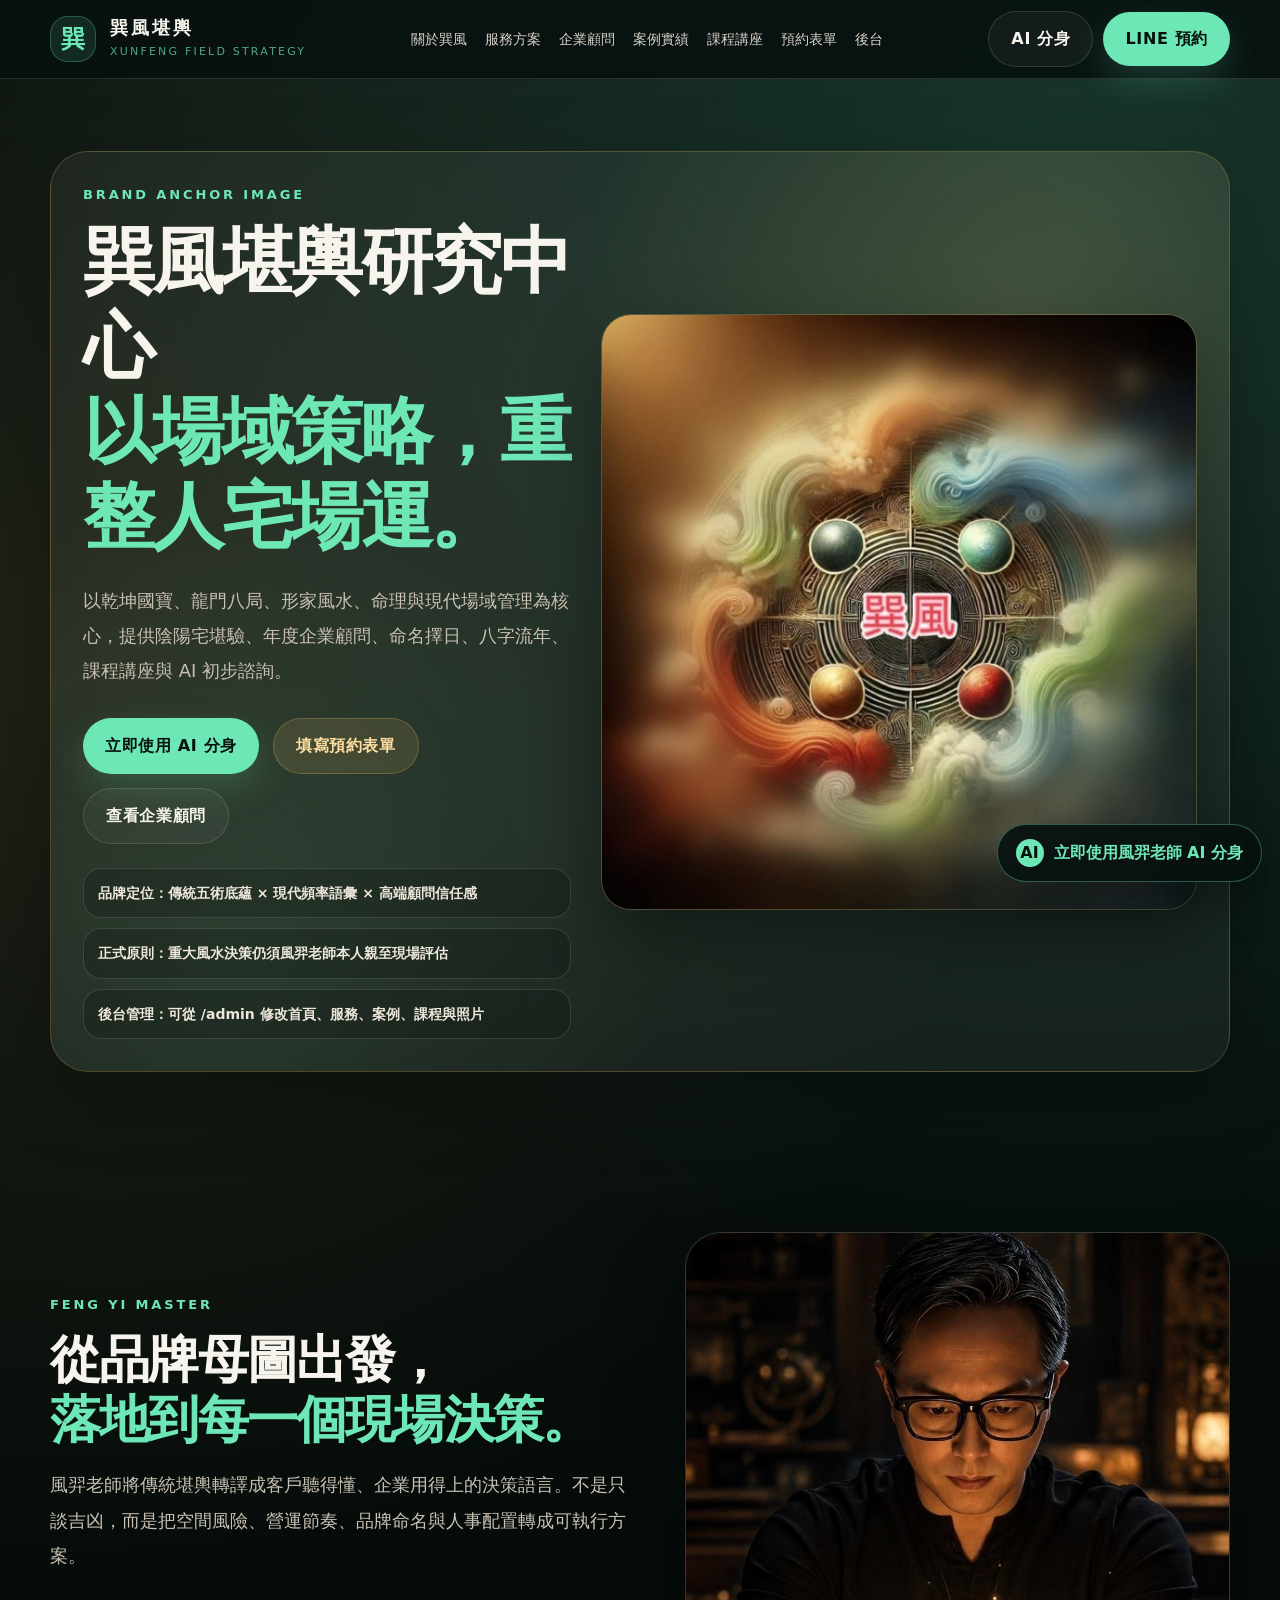
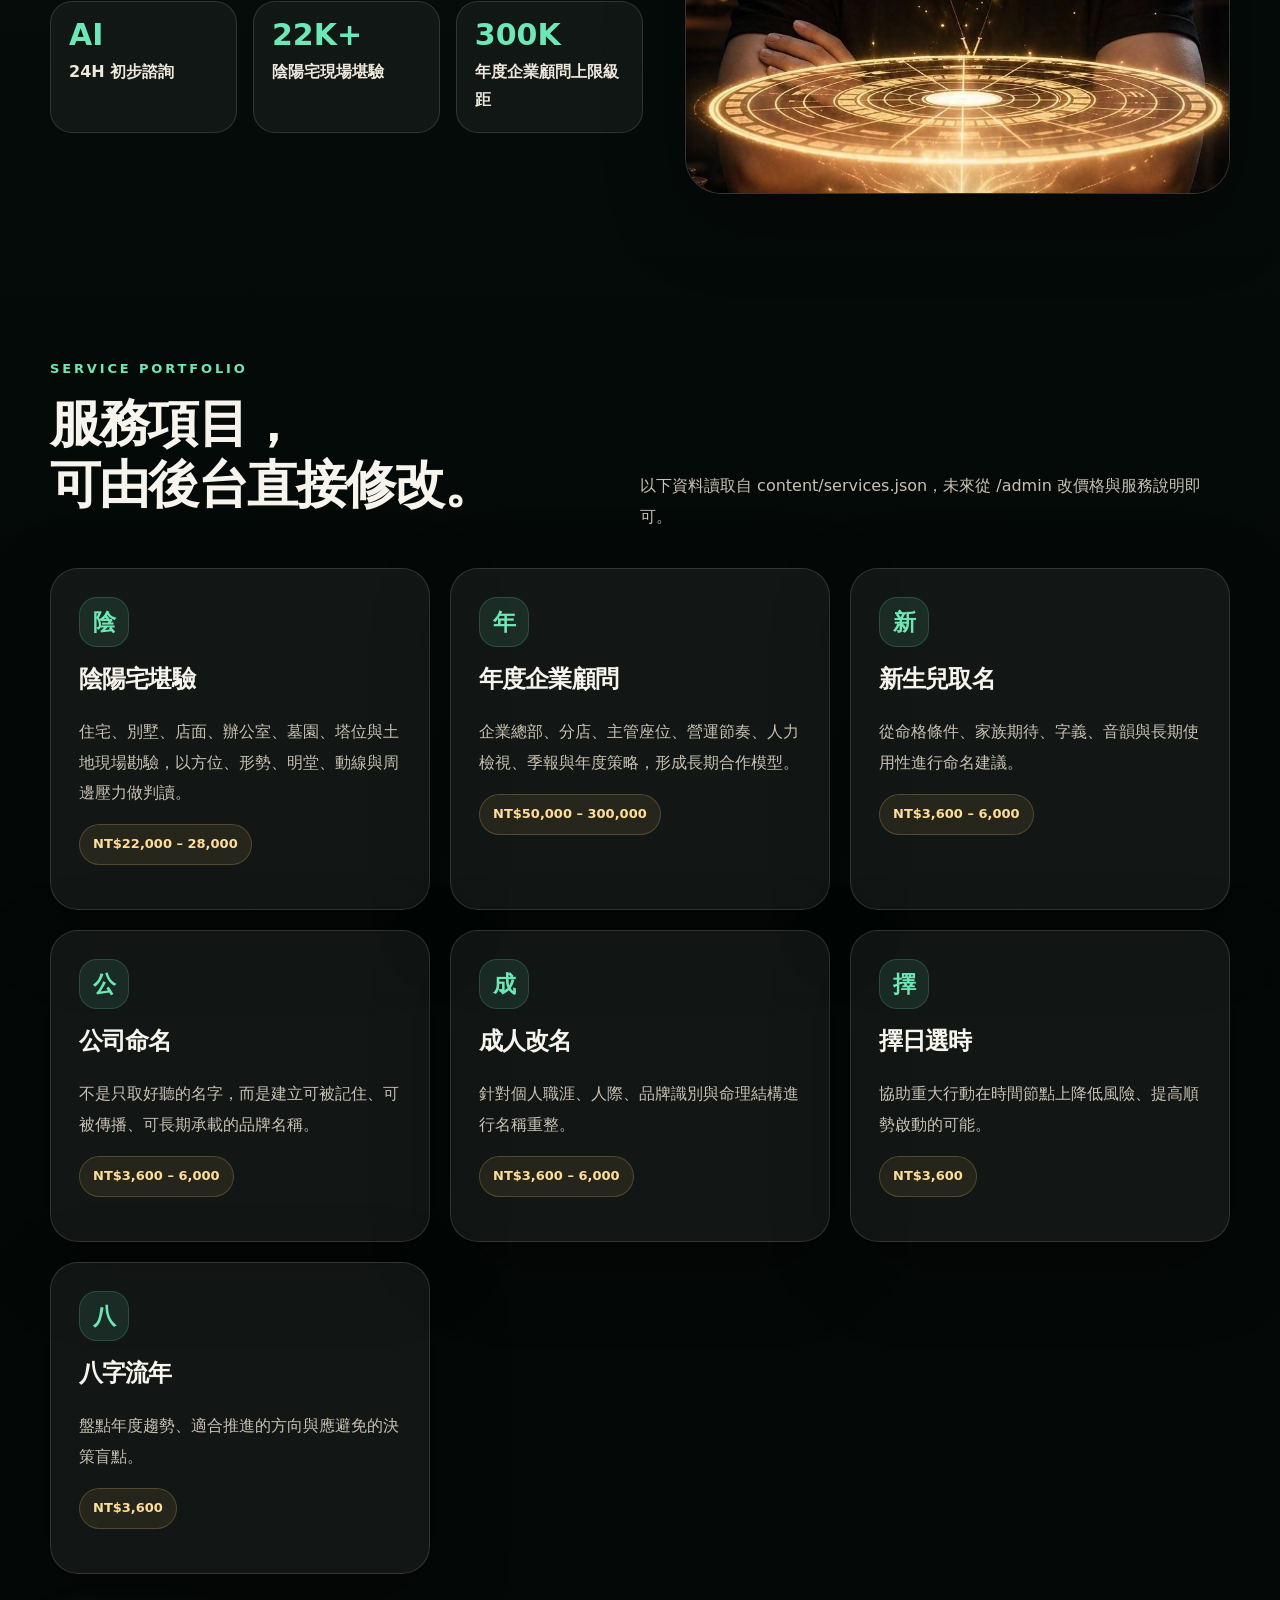
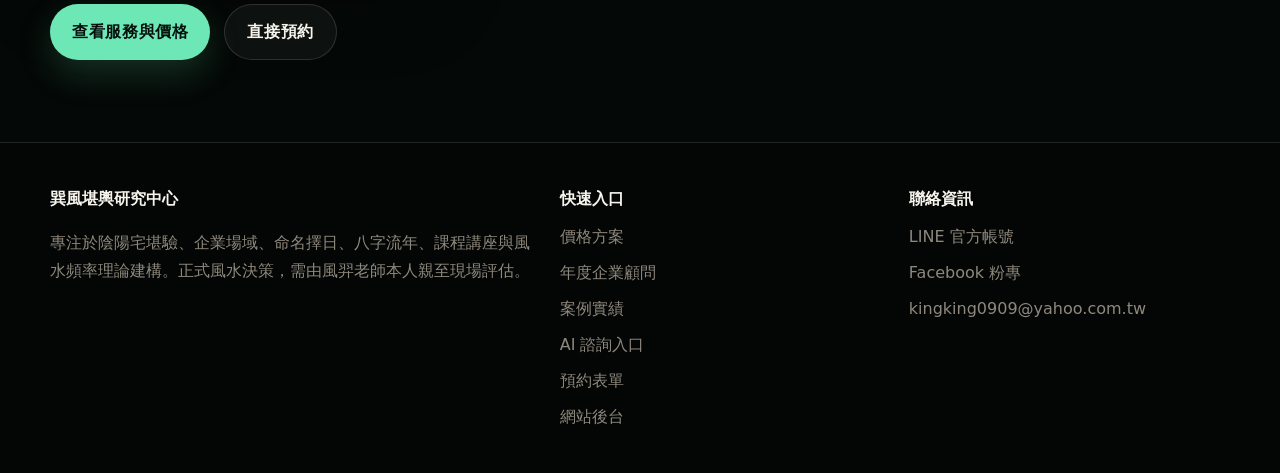
==== index.html @ 8efd6888 "Add files via upload" ====
<!DOCTYPE html>
<html lang="zh-Hant">
<head>
  <meta charset="UTF-8" />
  <meta name="viewport" content="width=device-width, initial-scale=1.0" />
  <title>巽風堪輿研究中心｜後台管理版</title>
  <meta name="description" content="巽風堪輿研究中心後台管理版首頁。" />
  <link rel="stylesheet" href="css/style.css" />
</head>
<body>

<header class="topbar">
  <div class="wrap nav">
    <a class="brand" href="index.html" aria-label="巽風堪輿研究中心">
      <div class="brand-mark">巽</div>
      <div>
        <div class="brand-title" data-site="shortBrand">巽風堪輿</div>
        <div class="brand-sub" data-site="subBrand">XUNFENG FIELD STRATEGY</div>
      </div>
    </a>

    <nav class="nav-links" aria-label="主選單">
      <a href="about.html">關於巽風</a>
      <a href="services.html">服務方案</a>
      <a href="enterprise.html">企業顧問</a>
      <a href="cases.html">案例實績</a>
      <a href="courses.html">課程講座</a>
      <a href="booking.html">預約表單</a>
      <a href="admin/">後台</a>
    </nav>

    <div class="nav-actions">
      <a class="btn btn-ghost" data-link="ai" href="https://chatgpt.com/g/g-683d6cacf5648191ade78d93c3aec7ac-feng-yi-lao-shi-xun-feng-xue-shu-kan-yu" target="_blank" rel="noreferrer">AI 分身</a>
      <a class="btn btn-primary" data-link="line" href="https://lin.ee/W88wwDB" target="_blank" rel="noreferrer">LINE 預約</a>
    </div>
  </div>
</header>

<main>

<section class="hero">
  <div class="wrap">
    <div class="brand-anchor">
      <div>
        <div class="tag">BRAND ANCHOR IMAGE</div>
        <h1><span data-site="heroTitle">巽風堪輿研究中心</span><span class="accent" data-site="heroAccent">以場域策略，重整人宅場運。</span></h1>
        <p class="lead" data-site="heroLead">以乾坤國寶、龍門八局、形家風水、命理與現代場域管理為核心，提供陰陽宅堪驗、年度企業顧問、命名擇日、八字流年、課程講座與 AI 初步諮詢。</p>
        <div class="hero-actions">
          <a class="btn btn-primary" data-link="ai" href="#" target="_blank" rel="noreferrer">立即使用 AI 分身</a>
          <a class="btn btn-gold" href="booking.html">填寫預約表單</a>
          <a class="btn btn-ghost" href="enterprise.html">查看企業顧問</a>
        </div>
        <div class="brand-points">
          <div>品牌定位：傳統五術底蘊 × 現代頻率語彙 × 高端顧問信任感</div>
          <div>正式原則：重大風水決策仍須風羿老師本人親至現場評估</div>
          <div>後台管理：可從 /admin 修改首頁、服務、案例、課程與照片</div>
        </div>
      </div>
      <img data-image="brandAnchor" src="assets/brand-anchor.jpg" alt="巽風堪輿研究中心品牌主視覺鎮山母圖" />
    </div>
  </div>
</section>

<section>
  <div class="wrap hero-grid">
    <div>
      <div class="tag">FENG YI MASTER</div>
      <h2>從品牌母圖出發，<span class="accent">落地到每一個現場決策。</span></h2>
      <p class="lead">風羿老師將傳統堪輿轉譯成客戶聽得懂、企業用得上的決策語言。不是只談吉凶，而是把空間風險、營運節奏、品牌命名與人事配置轉成可執行方案。</p>
      <div class="kpi-grid">
        <div class="kpi"><strong>AI</strong><span>24H 初步諮詢</span></div>
        <div class="kpi"><strong>22K+</strong><span>陰陽宅現場堪驗</span></div>
        <div class="kpi"><strong>300K</strong><span>年度企業顧問上限級距</span></div>
      </div>
    </div>
    <div class="hero-photo">
      <img data-image="fengyi" src="assets/fengyi-hero.jpg" alt="風羿老師主視覺形象照" />
    </div>
  </div>
</section>

<section>
  <div class="wrap">
    <div class="section-head">
      <div><div class="tag">SERVICE PORTFOLIO</div><h2>服務項目，<br>可由後台直接修改。</h2></div>
      <p class="section-desc">以下資料讀取自 content/services.json，未來從 /admin 改價格與服務說明即可。</p>
    </div>
    <div class="grid-3" id="cmsServices"></div>
    <div class="actions">
      <a class="btn btn-primary" href="services.html">查看服務與價格</a>
      <a class="btn btn-ghost" href="booking.html">直接預約</a>
    </div>
  </div>
</section>

</main>

<footer class="footer">
  <div class="wrap footer-grid">
    <div>
      <h4 data-site="brand">巽風堪輿研究中心</h4>
      <p>專注於陰陽宅堪驗、企業場域、命名擇日、八字流年、課程講座與風水頻率理論建構。正式風水決策，需由風羿老師本人親至現場評估。</p>
    </div>
    <div>
      <h4>快速入口</h4>
      <div class="footer-list">
        <a href="services.html">價格方案</a>
        <a href="enterprise.html">年度企業顧問</a>
        <a href="cases.html">案例實績</a>
        <a data-link="ai" href="https://chatgpt.com/g/g-683d6cacf5648191ade78d93c3aec7ac-feng-yi-lao-shi-xun-feng-xue-shu-kan-yu" target="_blank" rel="noreferrer">AI 諮詢入口</a>
        <a href="booking.html">預約表單</a>
        <a href="admin/">網站後台</a>
      </div>
    </div>
    <div>
      <h4>聯絡資訊</h4>
      <div class="footer-list">
        <a data-link="line" href="https://lin.ee/W88wwDB" target="_blank" rel="noreferrer">LINE 官方帳號</a>
        <a data-link="facebook" href="https://www.facebook.com/share/1CCqvG15fD/" target="_blank" rel="noreferrer">Facebook 粉專</a>
        <a data-link="email" href="mailto:kingking0909@yahoo.com.tw" data-site="email">kingking0909@yahoo.com.tw</a>
      </div>
    </div>
  </div>
</footer>

<a class="floating-ai" data-link="ai" href="https://chatgpt.com/g/g-683d6cacf5648191ade78d93c3aec7ac-feng-yi-lao-shi-xun-feng-xue-shu-kan-yu" target="_blank" rel="noreferrer" aria-label="立即使用風羿老師 AI 分身">
  <span>AI</span><span>立即使用風羿老師 AI 分身</span>
</a>

<div class="mobile-dock" aria-label="手機快速操作列">
  <a class="dock-ai" data-link="ai" href="https://chatgpt.com/g/g-683d6cacf5648191ade78d93c3aec7ac-feng-yi-lao-shi-xun-feng-xue-shu-kan-yu" target="_blank" rel="noreferrer">AI 分身</a>
  <a class="dock-line" data-link="line" href="https://lin.ee/W88wwDB" target="_blank" rel="noreferrer">LINE 預約</a>
  <a class="dock-booking" href="booking.html">填表預約</a>
</div>

<script src="js/cms-render.js"></script>
</body>
</html>
---- css/style.css ----
:root {
  --bg: #07110f;
  --bg2: #0d1b17;
  --card: rgba(255,255,255,.06);
  --card2: rgba(255,255,255,.09);
  --line: rgba(255,255,255,.13);
  --text: #f7f4ed;
  --muted: #c9c1b3;
  --muted2: #8f887d;
  --gold: #d8b15f;
  --green: #6ee7b7;
  --green2: #0f3f35;
  --red: #b4533a;
  --shadow: 0 24px 80px rgba(0,0,0,.30);
  --radius: 28px;
  --max: 1180px;
}

* { box-sizing: border-box; }
html { scroll-behavior: smooth; }
body {
  margin: 0;
  font-family: "Noto Sans TC", "Microsoft JhengHei", system-ui, -apple-system, BlinkMacSystemFont, "Segoe UI", sans-serif;
  background:
    radial-gradient(circle at 84% 6%, rgba(110,231,183,.18), transparent 30%),
    radial-gradient(circle at 8% 18%, rgba(216,177,95,.12), transparent 28%),
    linear-gradient(180deg, var(--bg), #040806 72%);
  color: var(--text);
  line-height: 1.75;
}
a { color: inherit; text-decoration: none; }
img { max-width: 100%; display: block; }

.wrap { width: min(var(--max), calc(100% - 40px)); margin: 0 auto; }

.topbar {
  position: sticky;
  top: 0;
  z-index: 50;
  border-bottom: 1px solid var(--line);
  background: rgba(7,17,15,.88);
  backdrop-filter: blur(18px);
}
.nav {
  min-height: 78px;
  display: flex;
  align-items: center;
  justify-content: space-between;
  gap: 22px;
}
.brand {
  display: flex;
  align-items: center;
  gap: 14px;
  min-width: 230px;
}
.brand-mark {
  width: 46px; height: 46px;
  border-radius: 18px;
  display: grid; place-items: center;
  background: rgba(110,231,183,.12);
  border: 1px solid rgba(110,231,183,.26);
  color: var(--green);
  font-size: 24px;
  font-weight: 900;
}
.brand-title { font-size: 18px; font-weight: 900; letter-spacing: .16em; line-height: 1.2; }
.brand-sub { margin-top: 3px; color: rgba(110,231,183,.7); font-size: 11px; letter-spacing: .20em; }
.nav-links {
  display: flex;
  align-items: center;
  gap: 18px;
  color: #d8d2c7;
  font-size: 14px;
  white-space: nowrap;
}
.nav-links a:hover { color: var(--green); }
.nav-actions { display: flex; gap: 10px; align-items: center; }

.btn {
  display: inline-flex;
  align-items: center;
  justify-content: center;
  gap: 9px;
  border: 0;
  cursor: pointer;
  border-radius: 999px;
  padding: 13px 22px;
  font-weight: 900;
  letter-spacing: .04em;
  transition: .22s ease;
  text-align: center;
  font-family: inherit;
}
.btn-primary {
  background: var(--green);
  color: #06110e;
  box-shadow: 0 14px 35px rgba(110,231,183,.18);
}
.btn-primary:hover { transform: translateY(-2px); background: #9bf3ce; }
.btn-ghost {
  background: rgba(255,255,255,.045);
  color: var(--text);
  border: 1px solid var(--line);
}
.btn-ghost:hover { border-color: rgba(110,231,183,.45); background: rgba(255,255,255,.08); }
.btn-gold {
  background: rgba(216,177,95,.14);
  border: 1px solid rgba(216,177,95,.28);
  color: #ffdfa0;
}
.btn-gold:hover { background: rgba(216,177,95,.20); transform: translateY(-2px); }

section { padding: 82px 0; }
.hero {
  padding: 72px 0 78px;
}
.hero-grid {
  display: grid;
  grid-template-columns: 1fr .92fr;
  gap: 42px;
  align-items: center;
}
.eyebrow, .tag {
  color: var(--green);
  font-size: 13px;
  font-weight: 900;
  letter-spacing: .22em;
  margin-bottom: 12px;
  text-transform: uppercase;
}
h1, h2, h3 { margin-top: 0; line-height: 1.18; letter-spacing: -.035em; }
h1 { font-size: clamp(40px, 6vw, 72px); margin-bottom: 24px; }
h2 { font-size: clamp(31px, 4vw, 52px); margin-bottom: 18px; }
h3 { font-size: 24px; }
.accent { color: var(--green); display: block; }
.gold { color: var(--gold); }
.lead {
  font-size: 18px;
  color: var(--muted);
  max-width: 760px;
  line-height: 1.95;
}
.hero-actions, .actions {
  display: flex;
  flex-wrap: wrap;
  gap: 14px;
  margin-top: 30px;
}
.card, .panel {
  border: 1px solid var(--line);
  background: var(--card);
  border-radius: var(--radius);
  padding: 28px;
  box-shadow: var(--shadow);
}
.card p, .panel p, .section-desc { color: var(--muted); line-height: 1.9; }
.section-head {
  display: flex;
  align-items: end;
  justify-content: space-between;
  gap: 32px;
  margin-bottom: 36px;
}
.section-desc { max-width: 590px; margin: 0; }

.brand-anchor {
  display: grid;
  grid-template-columns: .9fr 1.1fr;
  gap: 30px;
  align-items: center;
  border: 1px solid rgba(216,177,95,.26);
  background:
    radial-gradient(circle at 82% 20%, rgba(216,177,95,.18), transparent 36%),
    radial-gradient(circle at 16% 85%, rgba(110,231,183,.12), transparent 34%),
    rgba(255,255,255,.052);
  border-radius: 38px;
  padding: 32px;
  box-shadow: 0 24px 75px rgba(0,0,0,.28);
}
.brand-anchor img {
  border-radius: 30px;
  border: 1px solid rgba(216,177,95,.26);
  box-shadow: 0 24px 65px rgba(0,0,0,.34);
}
.brand-points {
  display: grid;
  gap: 10px;
  margin-top: 24px;
}
.brand-points div {
  border: 1px solid var(--line);
  background: rgba(0,0,0,.18);
  border-radius: 18px;
  padding: 12px 14px;
  color: #eee7db;
  font-size: 14px;
  font-weight: 700;
}

.hero-photo {
  border-radius: 36px;
  overflow: hidden;
  border: 1px solid var(--line);
  background: rgba(255,255,255,.06);
  box-shadow: var(--shadow);
}
.hero-photo img {
  width: 100%;
  height: 560px;
  object-fit: cover;
}

.grid-2 { display: grid; grid-template-columns: repeat(2, 1fr); gap: 24px; }
.grid-3 { display: grid; grid-template-columns: repeat(3, 1fr); gap: 20px; }
.grid-4 { display: grid; grid-template-columns: repeat(4, 1fr); gap: 18px; }
.grid-5 { display: grid; grid-template-columns: repeat(5, 1fr); gap: 16px; }

.kpi-grid { display: grid; grid-template-columns: repeat(3, 1fr); gap: 16px; margin-top: 28px; }
.kpi {
  border: 1px solid var(--line);
  background: rgba(255,255,255,.05);
  border-radius: 22px;
  padding: 18px;
}
.kpi strong { display: block; color: var(--green); font-size: 30px; line-height: 1; margin-bottom: 8px; }
.kpi span { color: #eee7db; font-weight: 800; }

.icon {
  width: 50px;
  height: 50px;
  border-radius: 18px;
  display: grid;
  place-items: center;
  background: rgba(110,231,183,.10);
  color: var(--green);
  border: 1px solid rgba(110,231,183,.18);
  font-size: 23px;
  margin-bottom: 18px;
  font-weight: 900;
}

.price-card {
  border: 1px solid rgba(216,177,95,.24);
  background: rgba(255,255,255,.055);
  border-radius: 30px;
  padding: 28px;
  box-shadow: 0 22px 70px rgba(0,0,0,.22);
}
.price-tag {
  display: inline-flex;
  width: fit-content;
  padding: 8px 13px;
  border-radius: 999px;
  background: rgba(216,177,95,.10);
  border: 1px solid rgba(216,177,95,.25);
  color: #ffde98;
  font-size: 13px;
  font-weight: 800;
  margin-bottom: 16px;
}
.price-range {
  font-size: clamp(28px, 4vw, 42px);
  font-weight: 900;
  color: var(--text);
  line-height: 1.1;
  margin: 12px 0;
}
.price-note { color: var(--muted2); font-size: 14px; }
.price-line {
  display: flex;
  justify-content: space-between;
  gap: 20px;
  padding: 15px 0;
  border-top: 1px solid var(--line);
}
.price-line:first-child { border-top: 0; }
.price-line span:last-child { color: #ffebb7; font-weight: 900; white-space: nowrap; }

.photo-track, .case-track {
  display: grid;
  grid-auto-flow: column;
  grid-auto-columns: minmax(310px, 420px);
  gap: 18px;
  overflow-x: auto;
  scroll-snap-type: x proximity;
  overscroll-behavior-x: contain;
  touch-action: pan-y;
  padding: 4px 4px 18px;
}
.photo-card, .case-card {
  scroll-snap-align: start;
  border: 1px solid var(--line);
  background: rgba(255,255,255,.05);
  border-radius: 30px;
  overflow: hidden;
  box-shadow: 0 20px 55px rgba(0,0,0,.18);
}
.photo-card img {
  height: 320px;
  width: 100%;
  object-fit: cover;
}
.photo-caption, .case-card { padding: 22px; }
.photo-caption strong { display: block; font-size: 18px; margin-bottom: 8px; }
.photo-caption span { color: var(--muted); font-size: 14px; line-height: 1.75; }
.case-tag {
  width: fit-content;
  padding: 6px 12px;
  border-radius: 999px;
  border: 1px solid rgba(110,231,183,.25);
  background: rgba(110,231,183,.08);
  color: var(--green);
  font-size: 13px;
  font-weight: 900;
  margin-bottom: 16px;
}
.carousel-toolbar {
  display: flex;
  justify-content: center;
  align-items: center;
  gap: 12px;
  margin: 8px 0 22px;
  flex-wrap: wrap;
}
.carousel-btn {
  border: 1px solid var(--line);
  background: rgba(255,255,255,.05);
  color: var(--text);
  border-radius: 999px;
  padding: 10px 16px;
  font-weight: 900;
  cursor: pointer;
}
.carousel-status { color: var(--muted); font-size: 14px; font-weight: 700; }

.form-panel {
  border: 1px solid var(--line);
  background: rgba(255,255,255,.055);
  border-radius: 30px;
  padding: 28px;
  box-shadow: var(--shadow);
}
.booking-form {
  display: grid;
  gap: 14px;
}
.form-grid {
  display: grid;
  grid-template-columns: repeat(2, 1fr);
  gap: 14px;
}
.booking-form label {
  display: grid;
  gap: 8px;
  font-size: 14px;
  color: #e7e1d6;
  font-weight: 800;
}
.booking-form input,
.booking-form select,
.booking-form textarea {
  width: 100%;
  border-radius: 16px;
  border: 1px solid var(--line);
  background: rgba(255,255,255,.05);
  color: var(--text);
  padding: 14px 16px;
  font: inherit;
}
.booking-form textarea { min-height: 140px; resize: vertical; }
.booking-form input::placeholder, .booking-form textarea::placeholder { color: #90897d; }
.booking-preview {
  margin-top: 8px;
  padding: 16px;
  border-radius: 18px;
  border: 1px dashed rgba(216,177,95,.28);
  background: rgba(216,177,95,.06);
  color: #f1e6c6;
  white-space: pre-wrap;
  min-height: 128px;
}

.process-list {
  display: grid;
  gap: 14px;
  margin-top: 20px;
}
.process-item {
  display: grid;
  grid-template-columns: 42px 1fr;
  gap: 14px;
  align-items: start;
  padding: 14px;
  border-radius: 18px;
  border: 1px solid var(--line);
  background: rgba(255,255,255,.03);
}
.num {
  width: 42px;
  height: 42px;
  border-radius: 14px;
  display: grid;
  place-items: center;
  background: rgba(110,231,183,.1);
  color: var(--green);
  font-weight: 900;
}

.floating-ai {
  position: fixed;
  right: 18px;
  bottom: 18px;
  z-index: 30;
  display: flex;
  align-items: center;
  gap: 10px;
  padding: 14px 18px;
  border-radius: 999px;
  border: 1px solid rgba(110,231,183,.35);
  background: rgba(7,17,15,.92);
  color: var(--green);
  font-weight: 900;
  box-shadow: 0 18px 45px rgba(0,0,0,.35);
  backdrop-filter: blur(14px);
}
.floating-ai span:first-child {
  display: grid;
  place-items: center;
  width: 28px; height: 28px;
  border-radius: 50%;
  background: var(--green);
  color: #06110e;
}
.mobile-dock {
  position: fixed;
  left: 12px;
  right: 12px;
  bottom: 12px;
  z-index: 45;
  display: none;
  grid-template-columns: repeat(3, 1fr);
  gap: 10px;
  padding: 10px;
  border-radius: 20px;
  border: 1px solid rgba(255,255,255,.12);
  background: rgba(7,17,15,.92);
  backdrop-filter: blur(20px);
  box-shadow: 0 16px 40px rgba(0,0,0,.42);
}
.mobile-dock a {
  min-height: 48px;
  display: grid;
  place-items: center;
  border-radius: 14px;
  text-align: center;
  font-size: 13px;
  font-weight: 900;
}
.dock-ai { background: rgba(110,231,183,.14); color: #d7fff0; }
.dock-line { background: rgba(255,255,255,.07); border: 1px solid var(--line); }
.dock-booking { background: var(--green); color: #03100d; }

.footer {
  border-top: 1px solid var(--line);
  background: rgba(0,0,0,.25);
  padding: 42px 0;
  color: var(--muted2);
}
.footer-grid {
  display: grid;
  grid-template-columns: 1.2fr .8fr .8fr;
  gap: 28px;
}
.footer h4 { color: var(--text); margin: 0 0 10px; }
.footer-list { display: grid; gap: 8px; }

@media (max-width: 1100px) {
  .nav { flex-wrap: wrap; padding: 14px 0; }
  .nav-links { order: 3; width: 100%; overflow-x: auto; padding-bottom: 4px; }
  .grid-4, .grid-5 { grid-template-columns: repeat(2, 1fr); }
}
@media (max-width: 900px) {
  .hero-grid, .brand-anchor, .grid-2, .grid-3, .footer-grid { grid-template-columns: 1fr; }
  .section-head { display: block; }
  .section-desc { margin-top: 16px; }
  .hero-photo img { height: 460px; }
  .kpi-grid { grid-template-columns: 1fr; }
}
@media (max-width: 640px) {
  body { padding-bottom: 92px; }
  .wrap { width: min(100% - 28px, var(--max)); }
  .nav-actions { display: none; }
  .brand-sub { display: none; }
  section { padding: 62px 0; }
  .hero { padding: 46px 0 58px; }
  .hero-actions, .actions { flex-direction: column; }
  .btn { width: 100%; }
  .form-grid, .grid-4, .grid-5 { grid-template-columns: 1fr; }
  .hero-photo img { height: 380px; }
  .photo-card img { height: 290px; }
  .floating-ai { display: none; }
  .mobile-dock { display: grid; }
}
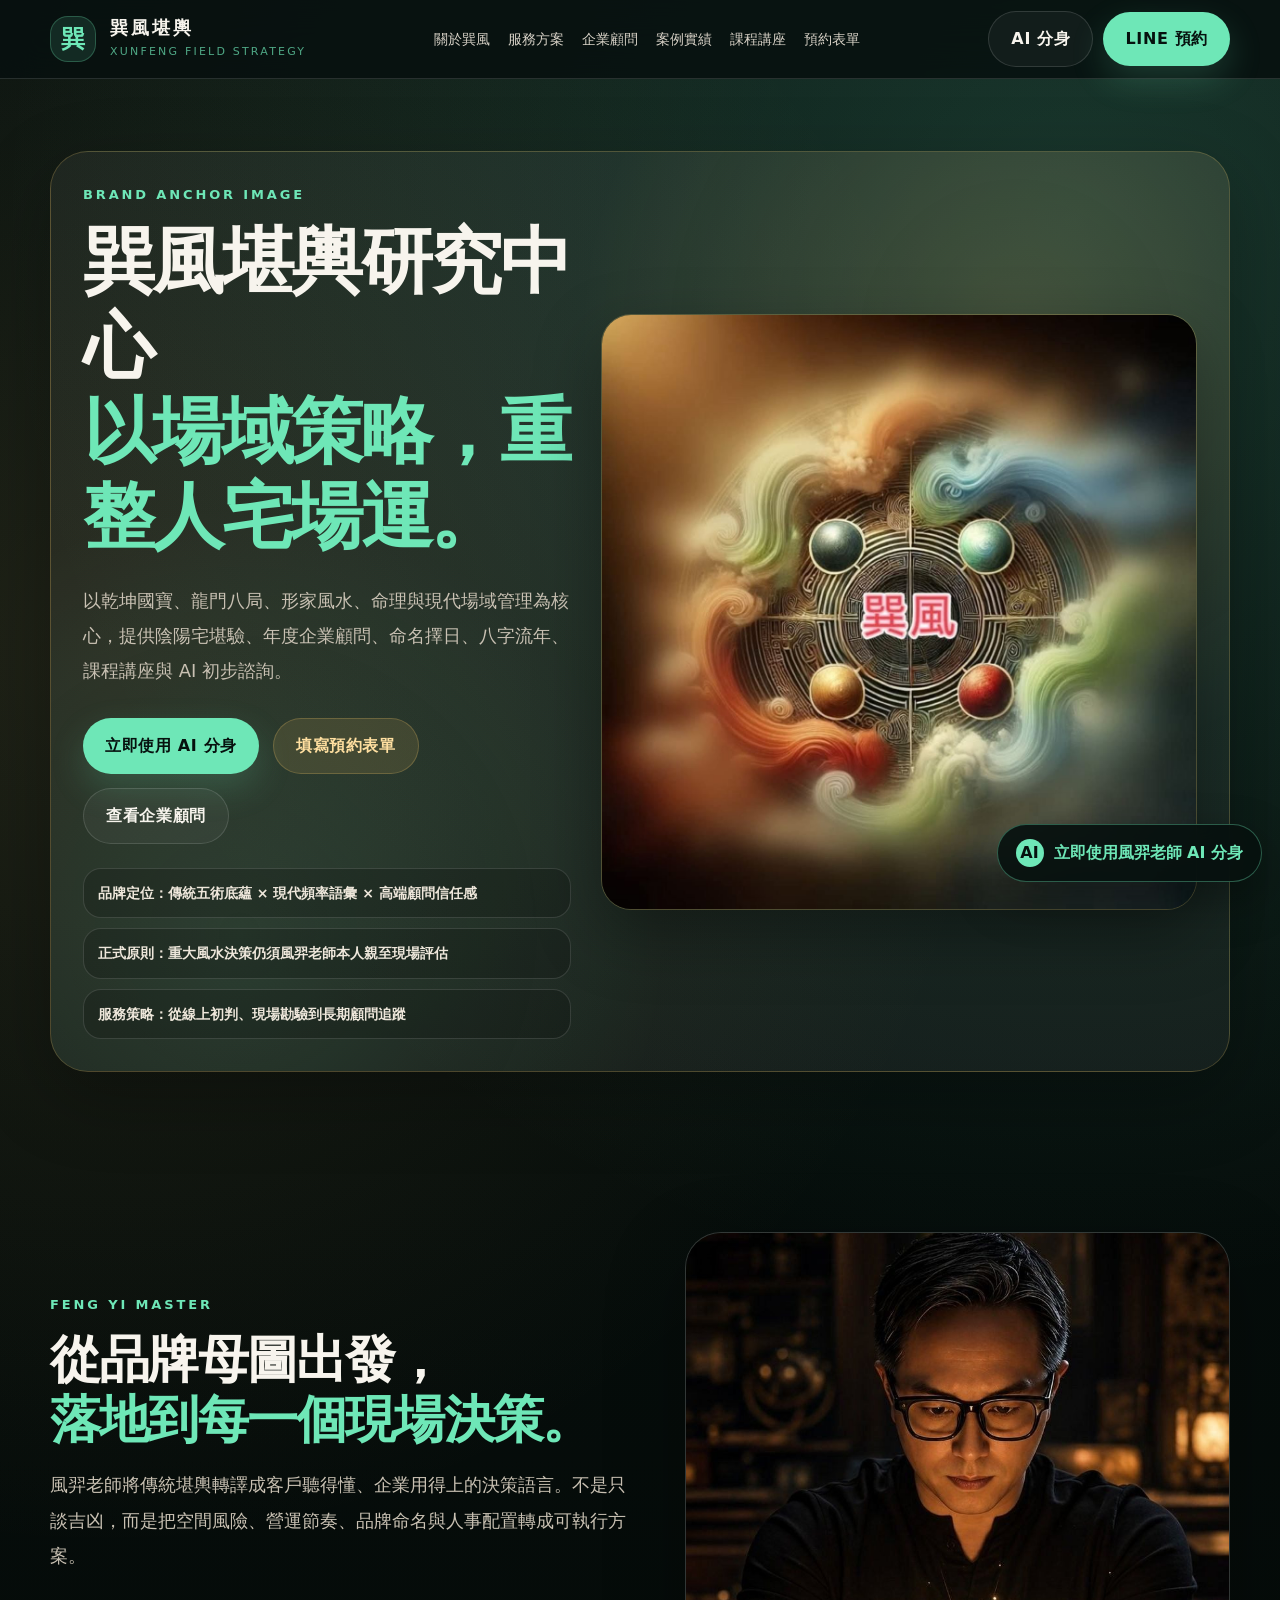
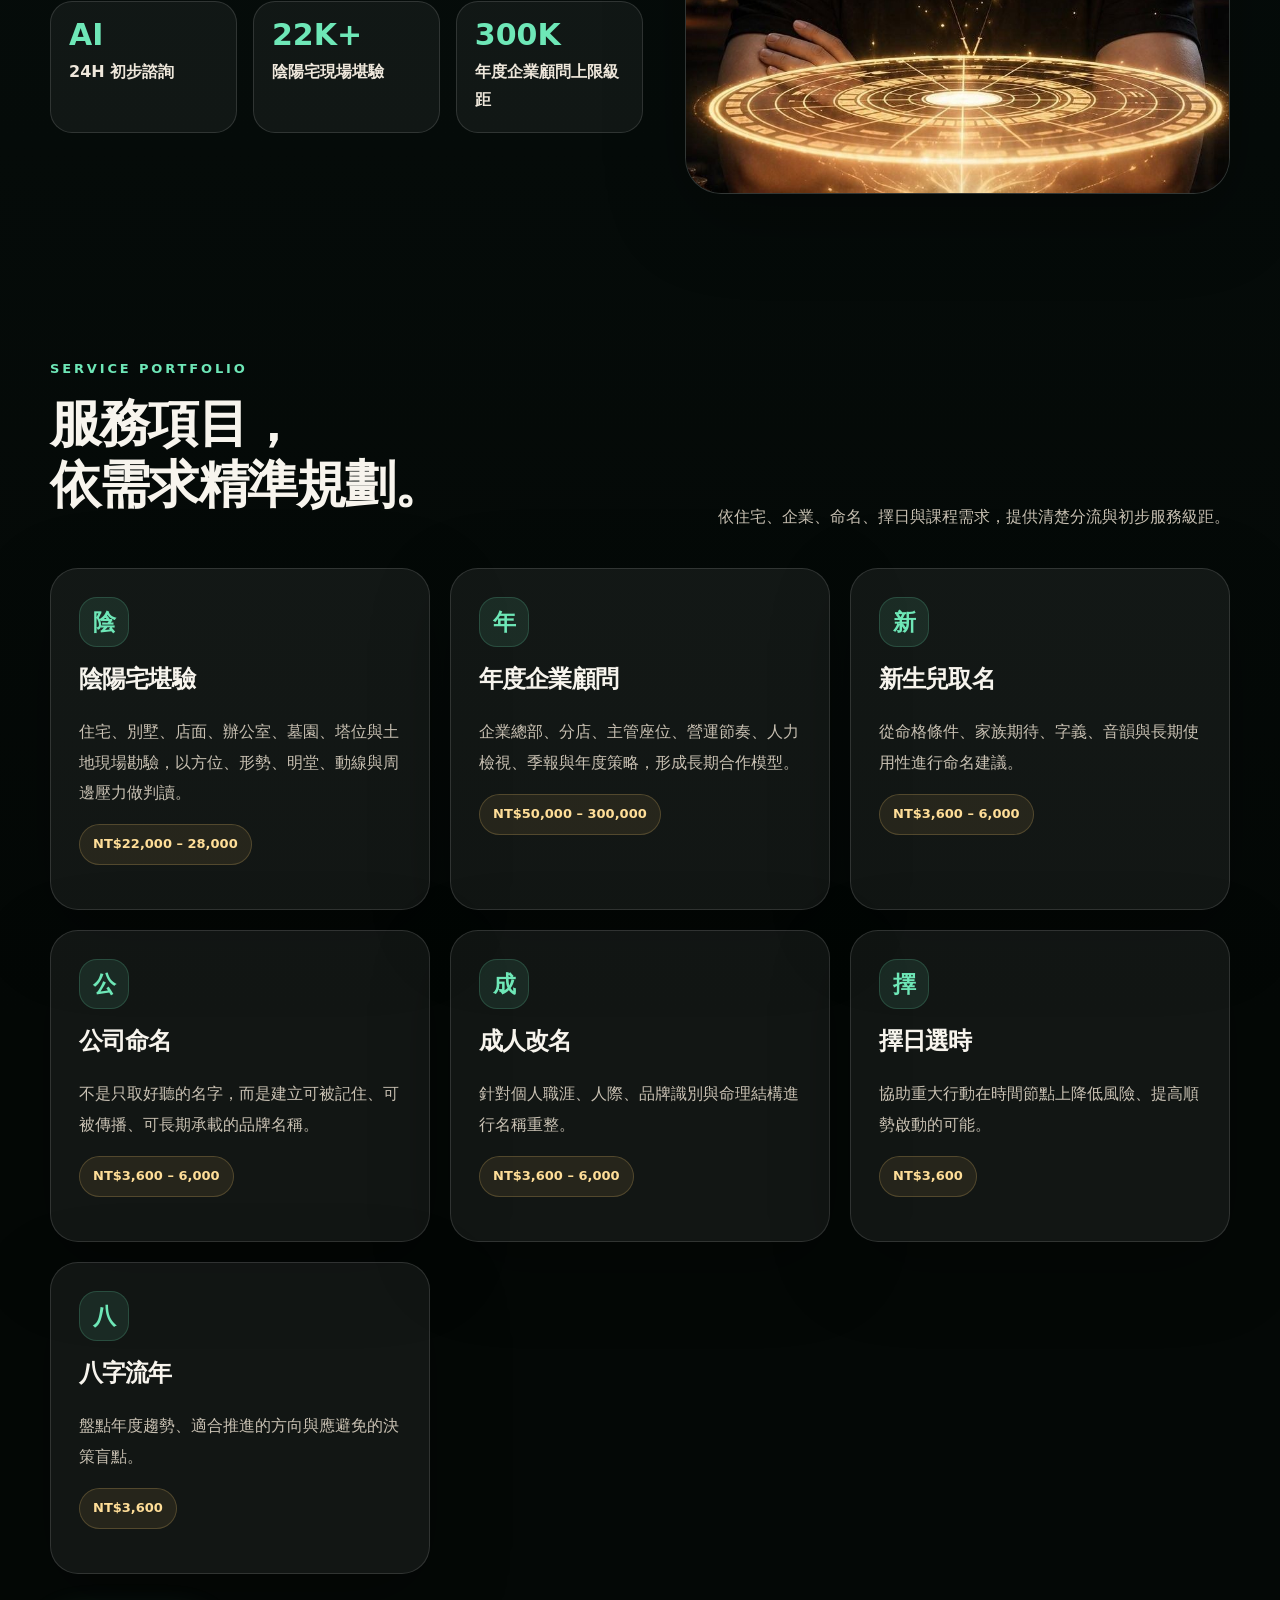
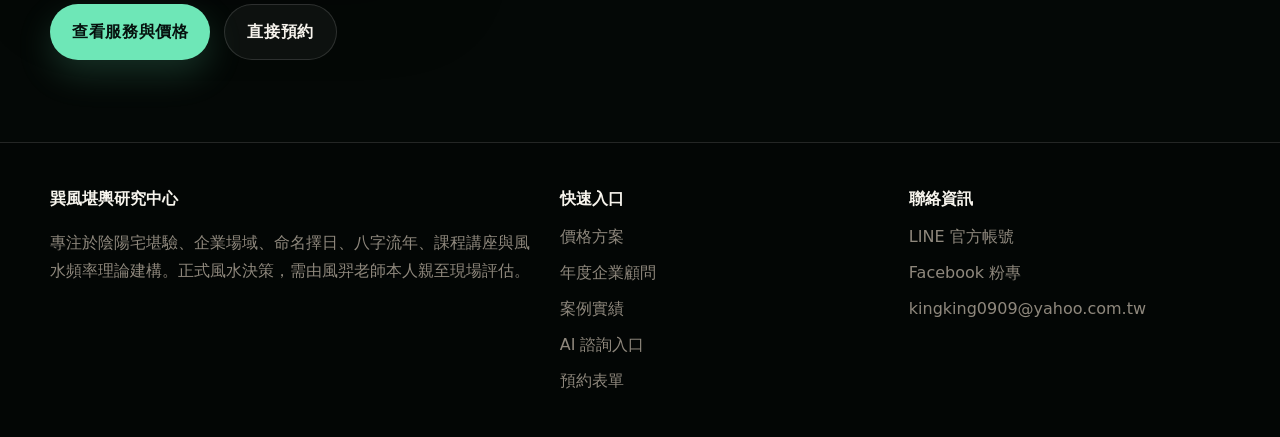
==== commit eeff572e: "Clean public frontend wording Commit directly to the main branch" ====
--- a/index.html
+++ b/index.html
@@ -3,8 +3,8 @@
 <head>
   <meta charset="UTF-8" />
   <meta name="viewport" content="width=device-width, initial-scale=1.0" />
-  <title>巽風堪輿研究中心｜後台管理版</title>
-  <meta name="description" content="巽風堪輿研究中心後台管理版首頁。" />
+  <title>巽風堪輿研究中心｜管理版</title>
+  <meta name="description" content="巽風堪輿研究中心管理版首頁。" />
   <link rel="stylesheet" href="css/style.css" />
 </head>
 <body>
@@ -26,7 +26,6 @@
       <a href="cases.html">案例實績</a>
       <a href="courses.html">課程講座</a>
       <a href="booking.html">預約表單</a>
-      <a href="admin/">後台</a>
     </nav>
 
     <div class="nav-actions">
@@ -53,7 +52,7 @@
         <div class="brand-points">
           <div>品牌定位：傳統五術底蘊 × 現代頻率語彙 × 高端顧問信任感</div>
           <div>正式原則：重大風水決策仍須風羿老師本人親至現場評估</div>
-          <div>後台管理：可從 /admin 修改首頁、服務、案例、課程與照片</div>
+          <div>服務策略：從線上初判、現場勘驗到長期顧問追蹤</div>
         </div>
       </div>
       <img data-image="brandAnchor" src="assets/brand-anchor.jpg" alt="巽風堪輿研究中心品牌主視覺鎮山母圖" />
@@ -82,8 +81,8 @@
 <section>
   <div class="wrap">
     <div class="section-head">
-      <div><div class="tag">SERVICE PORTFOLIO</div><h2>服務項目，<br>可由後台直接修改。</h2></div>
-      <p class="section-desc">以下資料讀取自 content/services.json，未來從 /admin 改價格與服務說明即可。</p>
+      <div><div class="tag">SERVICE PORTFOLIO</div><h2>服務項目，<br>依需求精準規劃。</h2></div>
+      <p class="section-desc">依住宅、企業、命名、擇日與課程需求，提供清楚分流與初步服務級距。</p>
     </div>
     <div class="grid-3" id="cmsServices"></div>
     <div class="actions">
@@ -109,7 +108,6 @@
         <a href="cases.html">案例實績</a>
         <a data-link="ai" href="https://chatgpt.com/g/g-683d6cacf5648191ade78d93c3aec7ac-feng-yi-lao-shi-xun-feng-xue-shu-kan-yu" target="_blank" rel="noreferrer">AI 諮詢入口</a>
         <a href="booking.html">預約表單</a>
-        <a href="admin/">網站後台</a>
       </div>
     </div>
     <div>
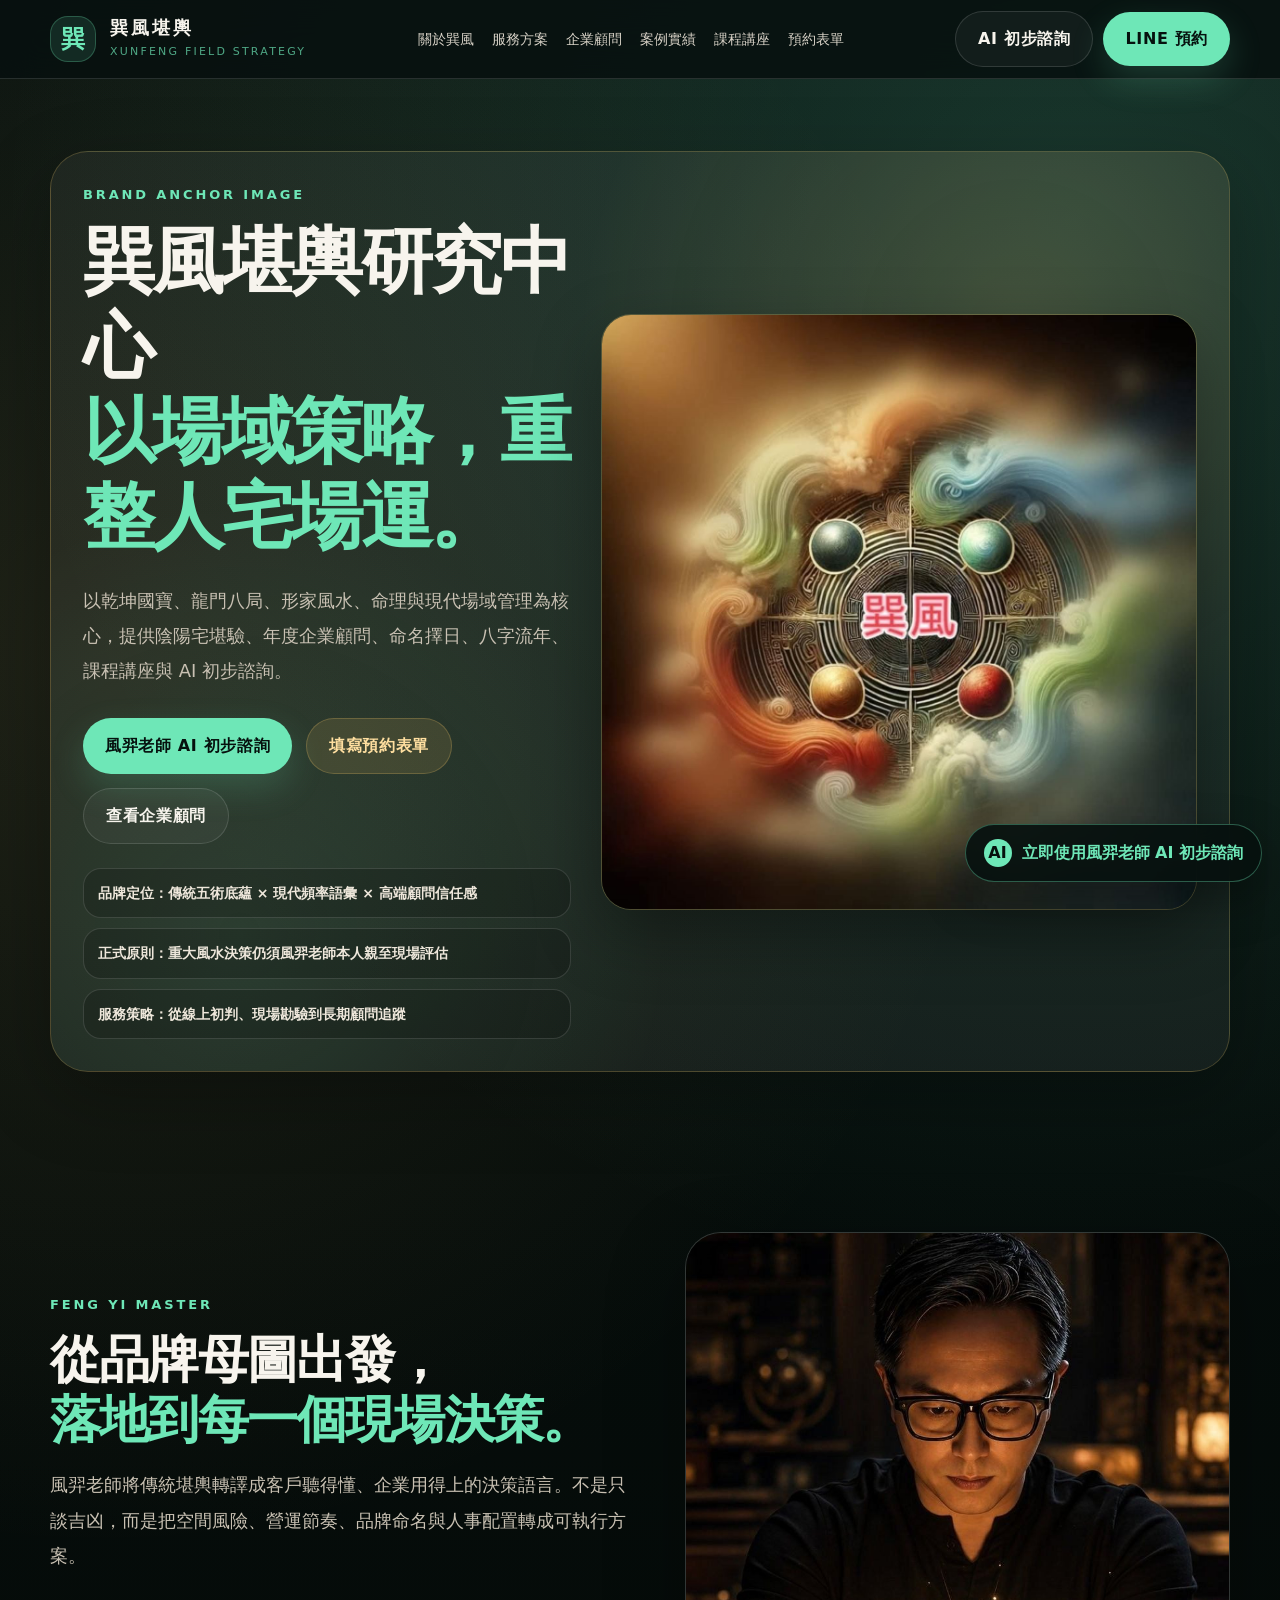
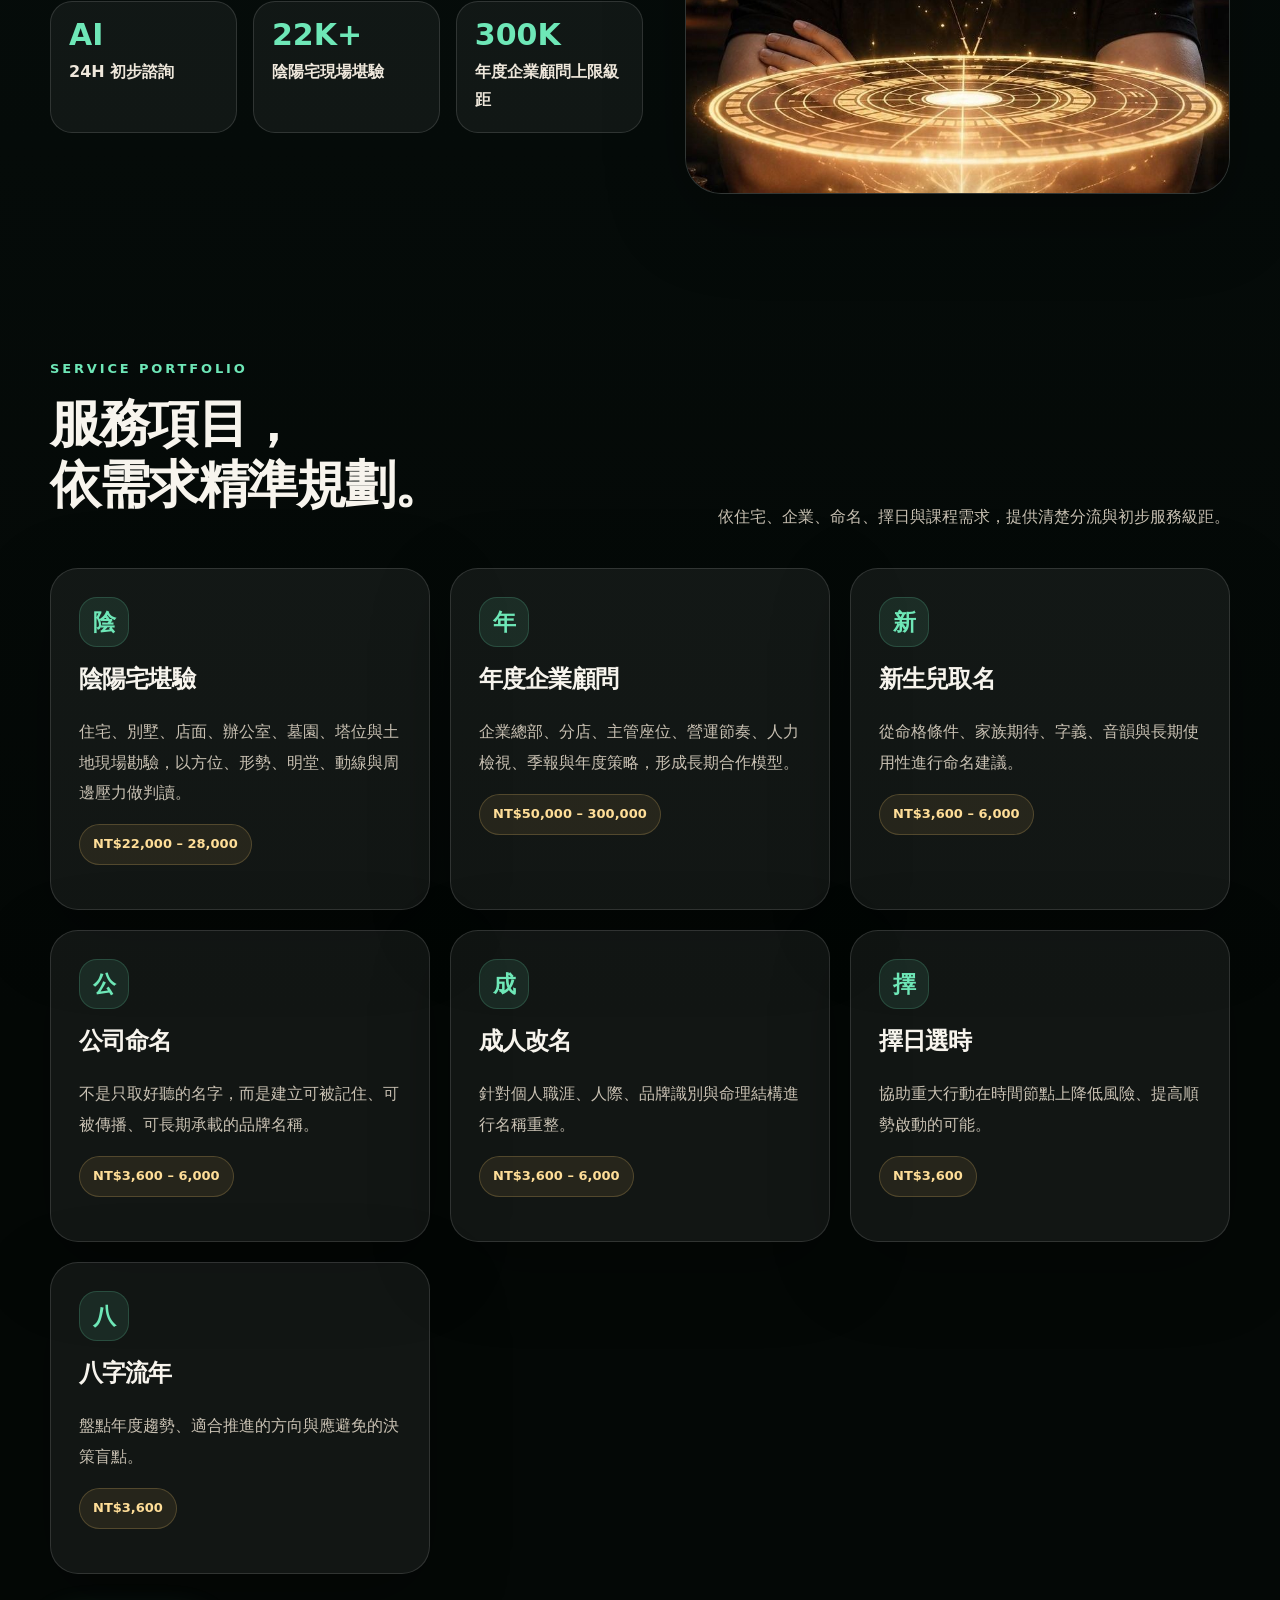
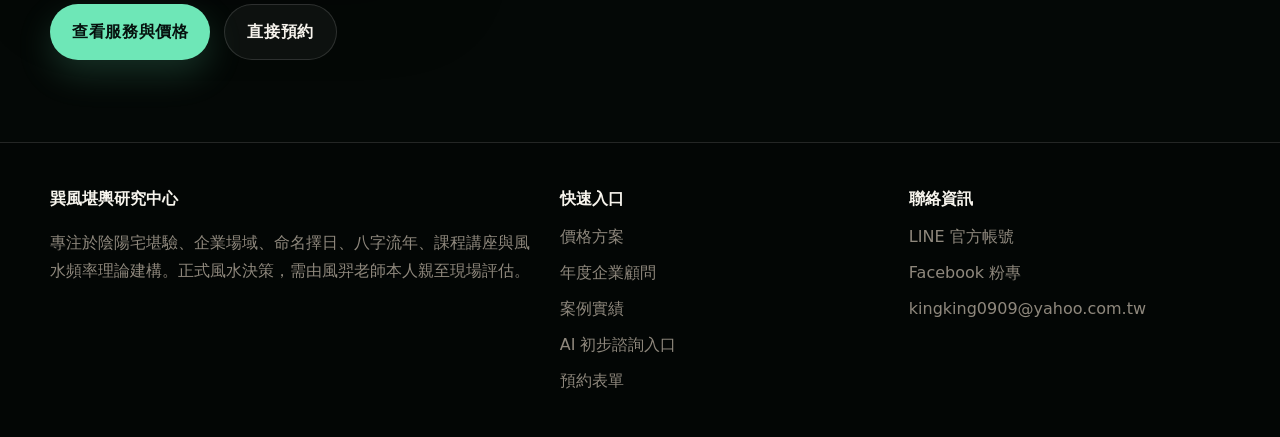
==== commit 779cff34: "Official frontend release fix Official frontend release fix" ====
--- a/index.html
+++ b/index.html
@@ -3,8 +3,8 @@
 <head>
   <meta charset="UTF-8" />
   <meta name="viewport" content="width=device-width, initial-scale=1.0" />
-  <title>巽風堪輿研究中心｜管理版</title>
-  <meta name="description" content="巽風堪輿研究中心管理版首頁。" />
+  <title>巽風堪輿研究中心｜風羿老師｜場域策略與風水顧問</title>
+  <meta name="description" content="巽風堪輿研究中心提供陰陽宅堪驗、企業場域顧問、命名擇日、八字流年、課程講座與初步諮詢服務。" />
   <link rel="stylesheet" href="css/style.css" />
 </head>
 <body>
@@ -29,7 +29,7 @@
     </nav>
 
     <div class="nav-actions">
-      <a class="btn btn-ghost" data-link="ai" href="https://chatgpt.com/g/g-683d6cacf5648191ade78d93c3aec7ac-feng-yi-lao-shi-xun-feng-xue-shu-kan-yu" target="_blank" rel="noreferrer">AI 分身</a>
+      <a class="btn btn-ghost" data-link="ai" href="ai.html" target="_blank" rel="noreferrer">AI 初步諮詢</a>
       <a class="btn btn-primary" data-link="line" href="https://lin.ee/W88wwDB" target="_blank" rel="noreferrer">LINE 預約</a>
     </div>
   </div>
@@ -45,7 +45,7 @@
         <h1><span data-site="heroTitle">巽風堪輿研究中心</span><span class="accent" data-site="heroAccent">以場域策略，重整人宅場運。</span></h1>
         <p class="lead" data-site="heroLead">以乾坤國寶、龍門八局、形家風水、命理與現代場域管理為核心，提供陰陽宅堪驗、年度企業顧問、命名擇日、八字流年、課程講座與 AI 初步諮詢。</p>
         <div class="hero-actions">
-          <a class="btn btn-primary" data-link="ai" href="#" target="_blank" rel="noreferrer">立即使用 AI 分身</a>
+          <a class="btn btn-primary" data-link="ai" href="ai.html" target="_blank" rel="noreferrer">風羿老師 AI 初步諮詢</a>
           <a class="btn btn-gold" href="booking.html">填寫預約表單</a>
           <a class="btn btn-ghost" href="enterprise.html">查看企業顧問</a>
         </div>
@@ -106,7 +106,7 @@
         <a href="services.html">價格方案</a>
         <a href="enterprise.html">年度企業顧問</a>
         <a href="cases.html">案例實績</a>
-        <a data-link="ai" href="https://chatgpt.com/g/g-683d6cacf5648191ade78d93c3aec7ac-feng-yi-lao-shi-xun-feng-xue-shu-kan-yu" target="_blank" rel="noreferrer">AI 諮詢入口</a>
+        <a data-link="ai" href="ai.html" target="_blank" rel="noreferrer">AI 初步諮詢入口</a>
         <a href="booking.html">預約表單</a>
       </div>
     </div>
@@ -121,12 +121,12 @@
   </div>
 </footer>
 
-<a class="floating-ai" data-link="ai" href="https://chatgpt.com/g/g-683d6cacf5648191ade78d93c3aec7ac-feng-yi-lao-shi-xun-feng-xue-shu-kan-yu" target="_blank" rel="noreferrer" aria-label="立即使用風羿老師 AI 分身">
-  <span>AI</span><span>立即使用風羿老師 AI 分身</span>
+<a class="floating-ai" data-link="ai" href="ai.html" target="_blank" rel="noreferrer" aria-label="立即使用風羿老師 AI 初步諮詢">
+  <span>AI</span><span>立即使用風羿老師 AI 初步諮詢</span>
 </a>
 
 <div class="mobile-dock" aria-label="手機快速操作列">
-  <a class="dock-ai" data-link="ai" href="https://chatgpt.com/g/g-683d6cacf5648191ade78d93c3aec7ac-feng-yi-lao-shi-xun-feng-xue-shu-kan-yu" target="_blank" rel="noreferrer">AI 分身</a>
+  <a class="dock-ai" data-link="ai" href="ai.html" target="_blank" rel="noreferrer">AI 初步諮詢</a>
   <a class="dock-line" data-link="line" href="https://lin.ee/W88wwDB" target="_blank" rel="noreferrer">LINE 預約</a>
   <a class="dock-booking" href="booking.html">填表預約</a>
 </div>
--- a/css/style.css
+++ b/css/style.css
@@ -503,3 +503,30 @@
   .floating-ai { display: none; }
   .mobile-dock { display: grid; }
 }
+
+
+/* === AI landing page === */
+.ai-safe-box {
+  display: grid;
+  gap: 18px;
+}
+.ai-status {
+  display: inline-flex;
+  align-items: center;
+  width: max-content;
+  gap: 8px;
+  border: 1px solid rgba(110,231,183,.35);
+  color: #d7fff0;
+  background: rgba(110,231,183,.1);
+  border-radius: 999px;
+  padding: 8px 14px;
+  font-weight: 900;
+}
+.ai-notice {
+  border: 1px solid rgba(216,177,95,.35);
+  background: rgba(216,177,95,.08);
+  color: #fff2cf;
+  border-radius: 22px;
+  padding: 18px;
+  line-height: 1.8;
+}
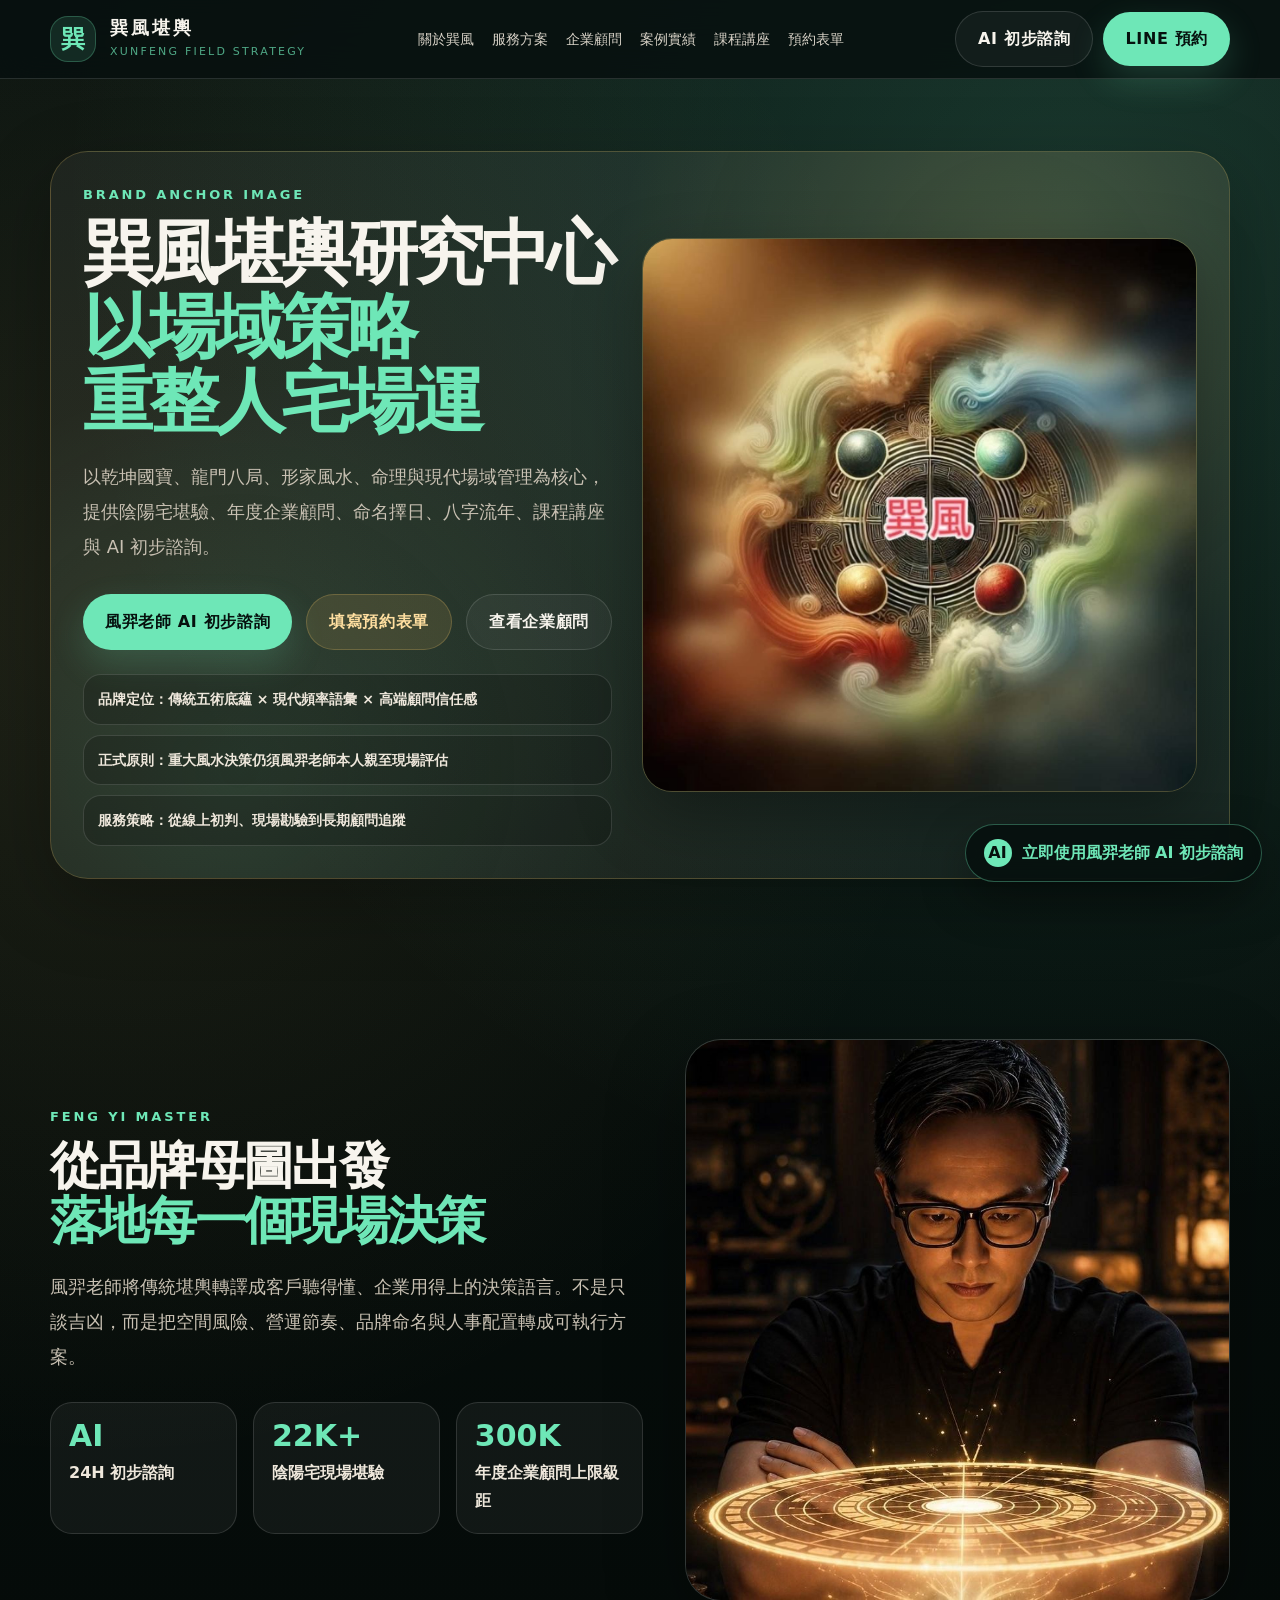
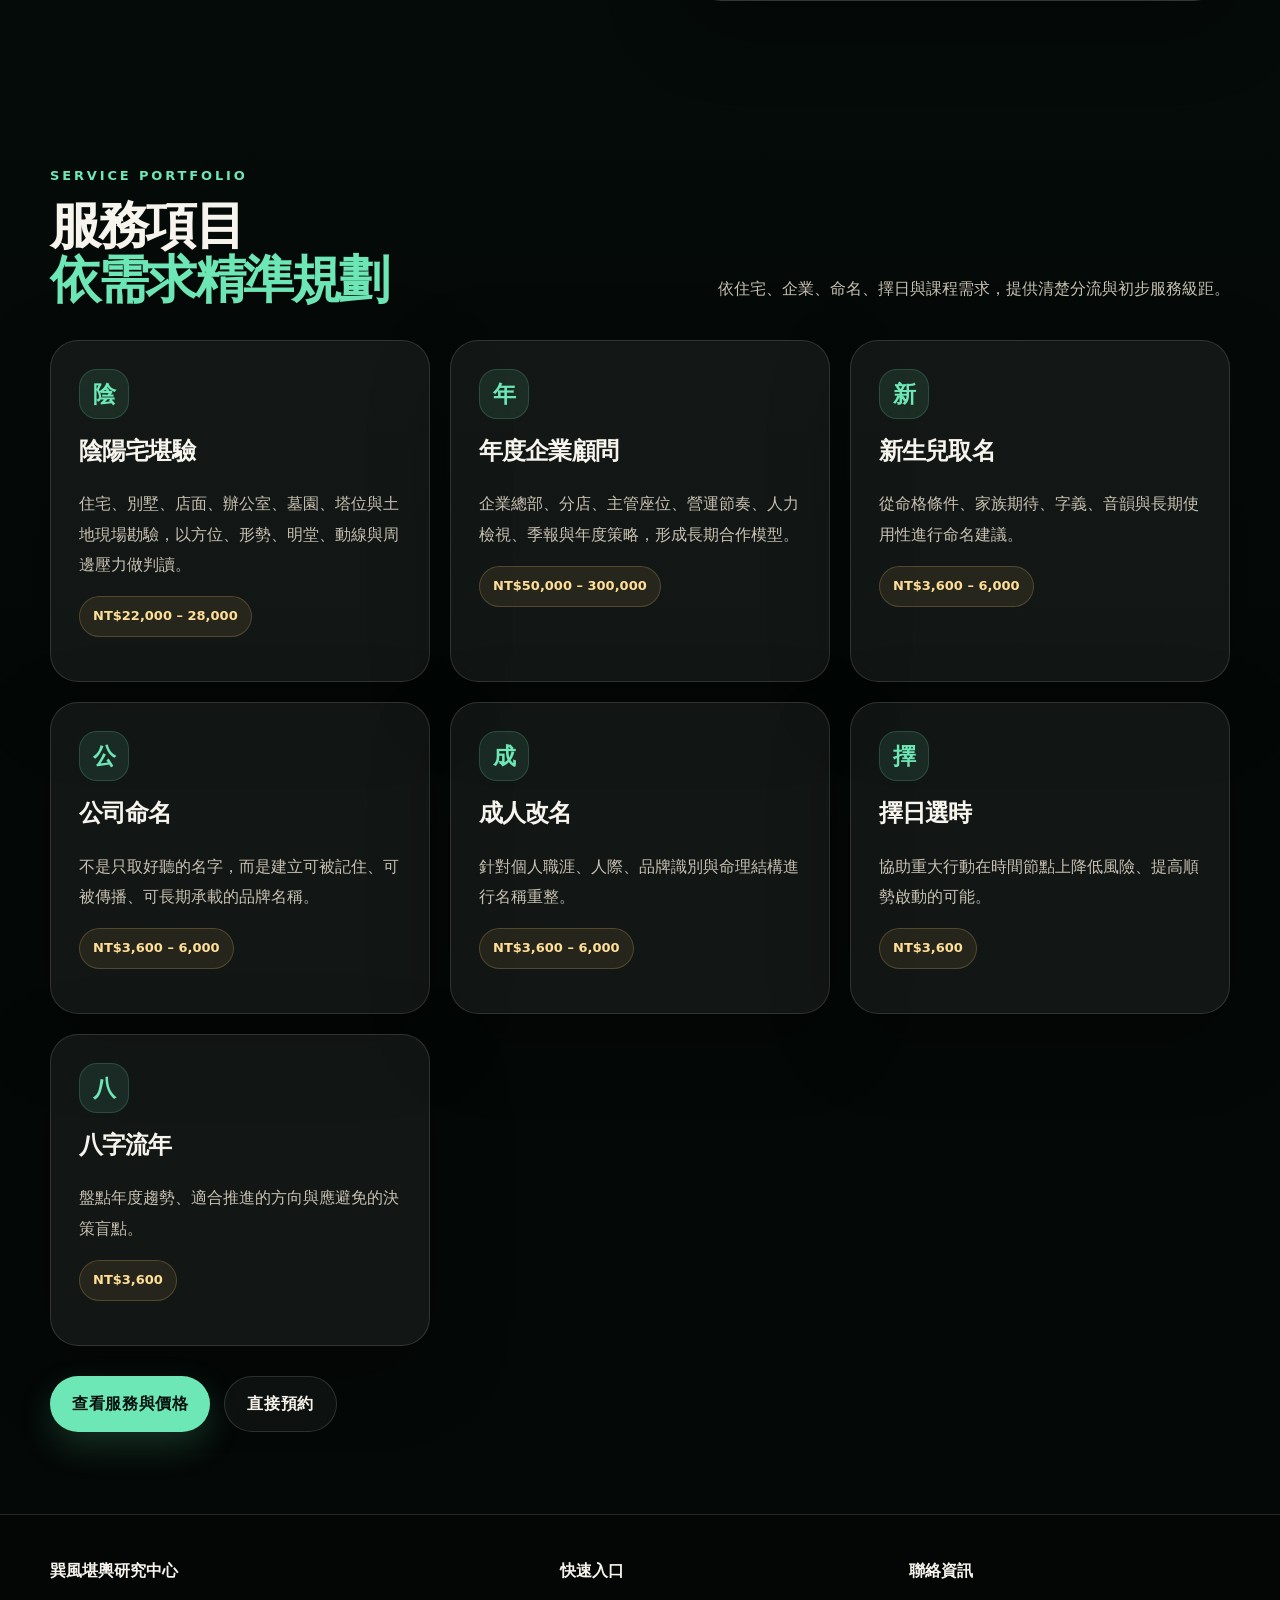
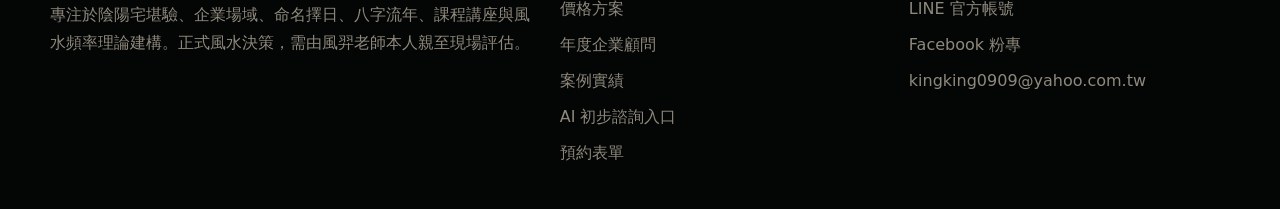
==== commit 11791fdc: "Fix global heading typography" ====
--- a/index.html
+++ b/index.html
@@ -42,7 +42,11 @@
     <div class="brand-anchor">
       <div>
         <div class="tag">BRAND ANCHOR IMAGE</div>
-        <h1><span data-site="heroTitle">巽風堪輿研究中心</span><span class="accent" data-site="heroAccent">以場域策略，重整人宅場運。</span></h1>
+        <h1 class="hero-title">
+          <span class="title-line title-main" data-site="heroTitle">巽風堪輿研究中心</span>
+          <span class="title-line accent">以場域策略</span>
+          <span class="title-line accent">重整人宅場運</span>
+        </h1>
         <p class="lead" data-site="heroLead">以乾坤國寶、龍門八局、形家風水、命理與現代場域管理為核心，提供陰陽宅堪驗、年度企業顧問、命名擇日、八字流年、課程講座與 AI 初步諮詢。</p>
         <div class="hero-actions">
           <a class="btn btn-primary" data-link="ai" href="ai.html" target="_blank" rel="noreferrer">風羿老師 AI 初步諮詢</a>
@@ -64,7 +68,10 @@
   <div class="wrap hero-grid">
     <div>
       <div class="tag">FENG YI MASTER</div>
-      <h2>從品牌母圖出發，<span class="accent">落地到每一個現場決策。</span></h2>
+      <h2 class="section-title">
+        <span class="title-line">從品牌母圖出發</span>
+        <span class="title-line accent">落地每一個現場決策</span>
+      </h2>
       <p class="lead">風羿老師將傳統堪輿轉譯成客戶聽得懂、企業用得上的決策語言。不是只談吉凶，而是把空間風險、營運節奏、品牌命名與人事配置轉成可執行方案。</p>
       <div class="kpi-grid">
         <div class="kpi"><strong>AI</strong><span>24H 初步諮詢</span></div>
@@ -81,7 +88,12 @@
 <section>
   <div class="wrap">
     <div class="section-head">
-      <div><div class="tag">SERVICE PORTFOLIO</div><h2>服務項目，<br>依需求精準規劃。</h2></div>
+      <div><div class="tag">SERVICE PORTFOLIO</div>
+        <h2 class="section-title">
+          <span class="title-line">服務項目</span>
+          <span class="title-line accent">依需求精準規劃</span>
+        </h2>
+      </div>
       <p class="section-desc">依住宅、企業、命名、擇日與課程需求，提供清楚分流與初步服務級距。</p>
     </div>
     <div class="grid-3" id="cmsServices"></div>
--- a/css/style.css
+++ b/css/style.css
@@ -530,3 +530,547 @@
   padding: 18px;
   line-height: 1.8;
 }
+
+
+/* === Course promo: 掌中訣獨立招生區 === */
+.course-promo-section {
+  padding: 72px 0 30px;
+  background:
+    radial-gradient(circle at 20% 15%, rgba(216,177,95,.18), transparent 32%),
+    linear-gradient(180deg, rgba(7,17,15,.88), rgba(10,28,22,.94));
+}
+
+.course-promo-card {
+  display: grid;
+  grid-template-columns: 1.05fr .95fr;
+  gap: 30px;
+  align-items: center;
+  border: 1px solid rgba(216,177,95,.34);
+  border-radius: 34px;
+  padding: clamp(22px, 4vw, 42px);
+  background:
+    linear-gradient(135deg, rgba(216,177,95,.12), rgba(110,231,183,.06)),
+    rgba(255,255,255,.035);
+  box-shadow: 0 28px 80px rgba(0,0,0,.35);
+  overflow: hidden;
+}
+
+.course-promo-copy h2 {
+  margin: 14px 0 8px;
+  font-size: clamp(38px, 6vw, 82px);
+  line-height: 1.02;
+  letter-spacing: -.05em;
+}
+
+.course-promo-copy h3 {
+  margin: 0 0 16px;
+  font-size: clamp(24px, 3.2vw, 42px);
+  line-height: 1.16;
+  color: var(--green);
+}
+
+.promo-subtitle {
+  color: #f4deae;
+  font-weight: 900;
+  font-size: 18px;
+}
+
+.promo-body {
+  display: grid;
+  gap: 10px;
+  color: #eee6d8;
+  line-height: 1.88;
+  font-size: 17px;
+}
+
+.promo-body p { margin: 0; }
+
+.promo-highlights {
+  margin: 22px 0 0;
+  padding: 0;
+  list-style: none;
+  display: grid;
+  grid-template-columns: repeat(2, minmax(0, 1fr));
+  gap: 12px;
+}
+
+.promo-highlights li {
+  border: 1px solid rgba(110,231,183,.24);
+  background: rgba(110,231,183,.07);
+  border-radius: 18px;
+  padding: 12px 14px;
+  color: #d9fff0;
+  font-weight: 800;
+}
+
+.promo-limited {
+  margin-top: 18px;
+  color: #ffe1a3;
+  font-weight: 900;
+  font-size: 18px;
+}
+
+.promo-notice {
+  margin-top: 14px;
+  color: var(--muted2);
+  font-size: 13px;
+  line-height: 1.65;
+}
+
+.course-promo-media {
+  position: relative;
+}
+
+.promo-main-poster {
+  width: 100%;
+  max-height: 760px;
+  object-fit: contain;
+  border-radius: 28px;
+  border: 1px solid rgba(255,255,255,.16);
+  box-shadow: 0 24px 70px rgba(0,0,0,.45);
+  background: rgba(0,0,0,.22);
+}
+
+.promo-gallery {
+  display: flex;
+  gap: 18px;
+  overflow-x: auto;
+  scroll-snap-type: x mandatory;
+  -webkit-overflow-scrolling: touch;
+  padding: 24px 2px 10px;
+}
+
+.promo-gallery a {
+  flex: 0 0 min(260px, 72vw);
+  scroll-snap-align: start;
+}
+
+.promo-gallery img {
+  width: 100%;
+  height: 340px;
+  object-fit: cover;
+  object-position: top center;
+  border-radius: 22px;
+  border: 1px solid rgba(255,255,255,.14);
+  background: rgba(0,0,0,.22);
+}
+
+.promo-video-grid {
+  display: grid;
+  grid-template-columns: repeat(2, minmax(0, 1fr));
+  gap: 22px;
+  margin-top: 28px;
+}
+
+.promo-video-card {
+  border: 1px solid rgba(255,255,255,.12);
+  border-radius: 26px;
+  padding: 18px;
+  background: rgba(255,255,255,.04);
+}
+
+.promo-video-card h3 {
+  margin: 0 0 12px;
+  color: #fff6dc;
+}
+
+.promo-video-card video {
+  width: 100%;
+  border-radius: 20px;
+  background: #000;
+  display: block;
+}
+
+@media (max-width: 900px) {
+  .course-promo-card {
+    grid-template-columns: 1fr;
+  }
+
+  .promo-video-grid {
+    grid-template-columns: 1fr;
+  }
+
+  .promo-highlights {
+    grid-template-columns: 1fr;
+  }
+}
+
+@media (max-width: 640px) {
+  .course-promo-section {
+    padding: 42px 0 18px;
+  }
+
+  .course-promo-card {
+    border-radius: 26px;
+    padding: 20px;
+  }
+
+  .promo-gallery img {
+    height: 300px;
+  }
+}
+
+
+/* === Mobile case carousel swipe fix === */
+.case-track {
+  display: flex;
+  gap: 22px;
+  overflow-x: auto;
+  overflow-y: hidden;
+  scroll-snap-type: x mandatory;
+  scroll-behavior: smooth;
+  -webkit-overflow-scrolling: touch;
+  touch-action: pan-x;
+  overscroll-behavior-x: contain;
+  padding: 8px 0 26px;
+}
+
+.case-card {
+  flex: 0 0 min(86vw, 560px);
+  scroll-snap-align: start;
+  scroll-snap-stop: always;
+}
+
+.case-card img {
+  pointer-events: none;
+  user-select: none;
+  -webkit-user-drag: none;
+}
+
+@media (max-width: 768px) {
+  .case-track {
+    gap: 16px;
+    padding-left: 0;
+    padding-right: 22vw;
+    margin-right: -22px;
+  }
+
+  .case-card {
+    flex-basis: 86vw;
+    min-width: 86vw;
+  }
+}
+
+
+/* === Course promo V2: refined layout + 5s poster carousel === */
+.course-promo-card {
+  grid-template-columns: minmax(0, .98fr) minmax(360px, .82fr);
+  align-items: center;
+  gap: clamp(28px, 5vw, 58px);
+  padding: clamp(30px, 5vw, 58px);
+}
+
+.course-promo-copy {
+  max-width: 760px;
+}
+
+.course-promo-copy .tag {
+  letter-spacing: .22em;
+  margin-bottom: 16px;
+}
+
+.course-promo-copy .promo-title,
+.course-promo-copy h2.promo-title {
+  display: flex;
+  align-items: baseline;
+  gap: .22em;
+  flex-wrap: wrap;
+  margin: 0 0 14px;
+  font-size: clamp(44px, 6.2vw, 92px);
+  line-height: .96;
+  letter-spacing: -.06em;
+  color: #fffdf2;
+}
+
+.course-promo-copy .promo-title span {
+  display: inline-block;
+  white-space: nowrap;
+}
+
+.course-promo-copy .promo-title small {
+  display: inline-block;
+  font-size: clamp(25px, 3vw, 44px);
+  line-height: 1.05;
+  letter-spacing: .14em;
+  color: #f6dfaa;
+  white-space: nowrap;
+  font-weight: 900;
+}
+
+.course-promo-copy h3 {
+  max-width: 720px;
+  margin: 0 0 20px;
+  font-size: clamp(25px, 3.4vw, 44px);
+  line-height: 1.22;
+  letter-spacing: -.025em;
+}
+
+.promo-subtitle {
+  margin: 0 0 20px;
+  padding-left: 2px;
+}
+
+.promo-body {
+  max-width: 710px;
+  line-height: 1.95;
+  text-align: left;
+}
+
+.promo-highlights {
+  max-width: 690px;
+  align-items: stretch;
+}
+
+.promo-highlights li {
+  display: flex;
+  align-items: center;
+  min-height: 54px;
+  line-height: 1.45;
+}
+
+.course-promo-media {
+  width: 100%;
+}
+
+.promo-poster-carousel {
+  position: relative;
+  width: 100%;
+  aspect-ratio: 3 / 4.1;
+  border-radius: 30px;
+  overflow: hidden;
+  border: 1px solid rgba(255,255,255,.16);
+  box-shadow: 0 26px 78px rgba(0,0,0,.52);
+  background: rgba(0,0,0,.35);
+}
+
+.promo-carousel-img {
+  position: absolute;
+  inset: 0;
+  width: 100%;
+  height: 100%;
+  object-fit: contain;
+  object-position: center;
+  opacity: 0;
+  transform: scale(1.015);
+  transition: opacity .65s ease, transform .75s ease;
+  background: rgba(0,0,0,.22);
+}
+
+.promo-carousel-img.active {
+  opacity: 1;
+  transform: scale(1);
+}
+
+.promo-carousel-dots {
+  position: absolute;
+  left: 50%;
+  bottom: 14px;
+  transform: translateX(-50%);
+  display: flex;
+  gap: 9px;
+  padding: 8px 10px;
+  border-radius: 999px;
+  background: rgba(0,0,0,.34);
+  backdrop-filter: blur(8px);
+}
+
+.promo-carousel-dots button {
+  width: 9px;
+  height: 9px;
+  border: 0;
+  border-radius: 999px;
+  background: rgba(255,255,255,.42);
+  cursor: pointer;
+  padding: 0;
+}
+
+.promo-carousel-dots button.active {
+  width: 24px;
+  background: #6ee7b7;
+}
+
+.promo-main-poster {
+  display: none;
+}
+
+.promo-notice {
+  display: none !important;
+}
+
+@media (max-width: 980px) {
+  .course-promo-card {
+    grid-template-columns: 1fr;
+  }
+
+  .course-promo-copy .promo-title,
+  .course-promo-copy h2.promo-title {
+    flex-direction: column;
+    align-items: flex-start;
+    gap: 8px;
+  }
+
+  .course-promo-copy .promo-title small {
+    letter-spacing: .08em;
+  }
+
+  .promo-poster-carousel {
+    max-width: 520px;
+    margin-inline: auto;
+  }
+}
+
+@media (max-width: 640px) {
+  .course-promo-card {
+    padding: 22px;
+    gap: 26px;
+  }
+
+  .course-promo-copy .promo-title,
+  .course-promo-copy h2.promo-title {
+    font-size: clamp(42px, 14vw, 64px);
+  }
+
+  .course-promo-copy .promo-title small {
+    font-size: clamp(23px, 8vw, 34px);
+  }
+
+  .course-promo-copy h3 {
+    font-size: clamp(24px, 7vw, 34px);
+  }
+
+  .promo-poster-carousel {
+    aspect-ratio: 3 / 4.2;
+    border-radius: 24px;
+  }
+}
+
+
+/* === Course promo V3: only one managed poster carousel on frontend === */
+.course-promo-section .promo-gallery {
+  display: none !important;
+}
+.course-promo-section .course-promo-media {
+  align-self: center;
+}
+
+
+/* === V4 force: hide legacy expanded course posters === */
+.course-promo-section .promo-gallery,
+#zzjStaticFallback .promo-gallery,
+.promo-gallery[aria-label*="課程"],
+.promo-gallery[aria-label*="掌中訣"] {
+  display: none !important;
+  visibility: hidden !important;
+  height: 0 !important;
+  overflow: hidden !important;
+  padding: 0 !important;
+  margin: 0 !important;
+}
+
+
+/* === V5 global heading system: controlled line breaks, no broken Chinese title fragments === */
+h1, h2, h3 {
+  word-break: keep-all;
+  overflow-wrap: normal;
+  line-break: strict;
+}
+
+.hero-title,
+.section-title {
+  display: grid;
+  gap: .08em;
+  margin: 0 0 24px;
+  line-height: .98;
+  letter-spacing: -.055em;
+  text-wrap: balance;
+}
+
+.hero-title {
+  font-size: clamp(42px, 5.45vw, 72px);
+}
+
+.section-title {
+  font-size: clamp(32px, 4vw, 54px);
+}
+
+.hero-title .title-line,
+.section-title .title-line {
+  display: block;
+  width: max-content;
+  max-width: 100%;
+  white-space: nowrap;
+}
+
+.hero-title .title-main,
+.section-title .title-main {
+  color: var(--text);
+}
+
+.hero-title .accent,
+.section-title .accent {
+  color: var(--green);
+  display: block;
+}
+
+.brand-anchor .hero-title {
+  max-width: 650px;
+}
+
+.section-head .hero-title,
+.section-head .section-title {
+  margin-bottom: 0;
+}
+
+.course-promo-copy .promo-title {
+  word-break: keep-all;
+  overflow-wrap: normal;
+}
+
+.course-promo-copy .promo-title span,
+.course-promo-copy .promo-title small {
+  white-space: nowrap;
+}
+
+/* Remove punctuation-as-line-break habit from visual title blocks */
+.hero-title .title-line::first-letter,
+.section-title .title-line::first-letter {
+  letter-spacing: inherit;
+}
+
+@media (max-width: 900px) {
+  .section-head .hero-title,
+  .section-head .section-title {
+    margin-bottom: 18px;
+  }
+}
+
+@media (max-width: 640px) {
+  .hero-title {
+    font-size: clamp(36px, 10.6vw, 58px);
+    gap: .1em;
+  }
+
+  .section-title {
+    font-size: clamp(30px, 9vw, 46px);
+    gap: .08em;
+  }
+
+  .hero-title .title-line,
+  .section-title .title-line {
+    white-space: nowrap;
+  }
+
+  .brand-anchor .hero-title {
+    max-width: 100%;
+  }
+}
+
+@media (max-width: 360px) {
+  .hero-title {
+    font-size: 34px;
+  }
+
+  .section-title {
+    font-size: 28px;
+  }
+}
